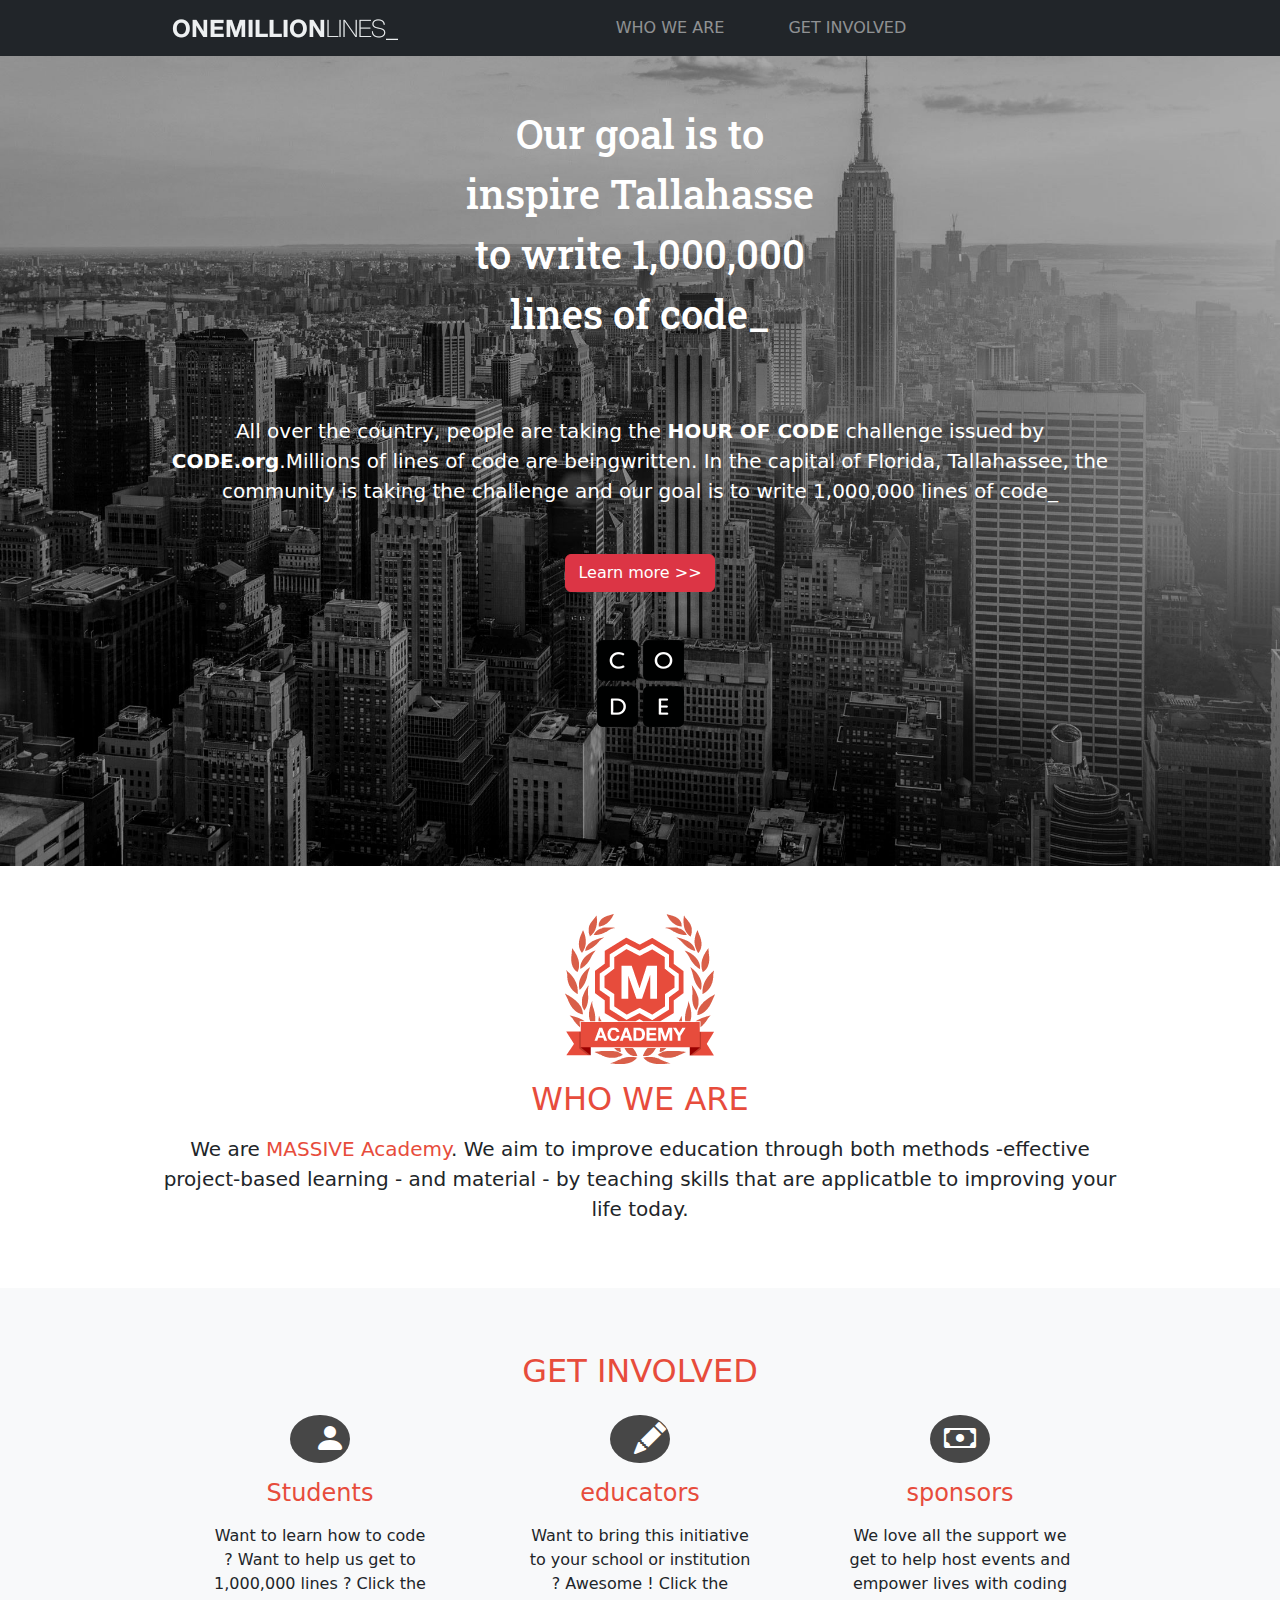
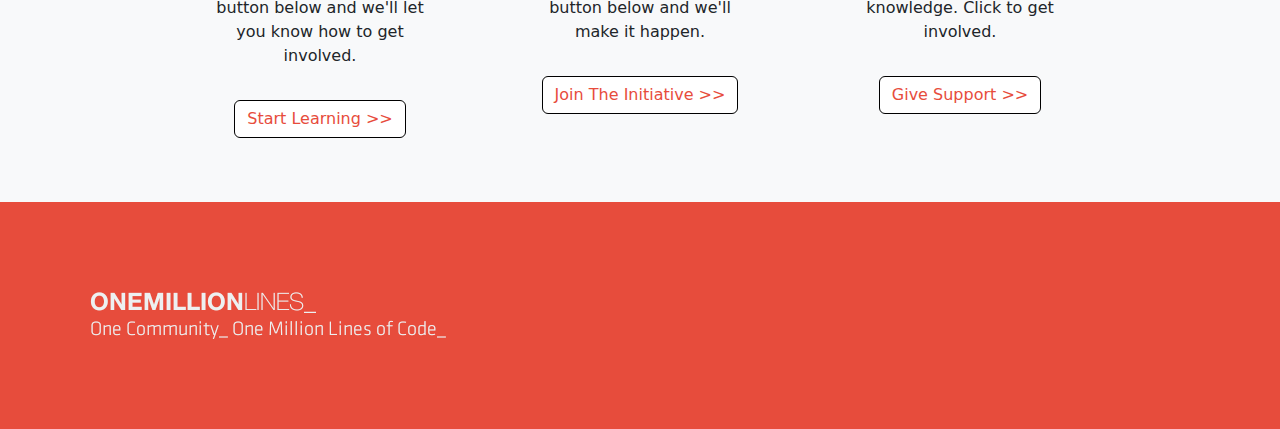
==== index.html @ a4d87b94 "Premiere versions des deux premieres pages" ====
<!doctype html>
<html lang="en">
  <head>
    <meta charset="utf-8">
    <meta name="viewport" content="width=device-width, initial-scale=1">
    <title>Site One Million</title>
    <!-- Link Bootsrap -->
    <link href="https://cdn.jsdelivr.net/npm/bootstrap@5.3.3/dist/css/bootstrap.min.css" rel="stylesheet" integrity="sha384-QWTKZyjpPEjISv5WaRU9OFeRpok6YctnYmDr5pNlyT2bRjXh0JMhjY6hW+ALEwIH" crossorigin="anonymous">
    <!-- Link Bootsrap icone -->
    <link rel="stylesheet" href="https://cdn.jsdelivr.net/npm/bootstrap-icons@1.11.3/font/bootstrap-icons.min.css">
    <!-- Link CSS -->
    <link rel="stylesheet" href="./CSS/style.css">
  </head>
  <body>
    <header>
        <nav class="navbar navbar-expand-lg bg-dark">
            <div class="container-fluid w-75 mx-auto d-flex">
                <a class="navbar-brand" href="./index.html"><img src="./img/top-logo.png" alt="Logo du site"></a>
                <button class="navbar-toggler" type="button" data-bs-toggle="collapse" data-bs-target="#navbarSupportedContent" aria-controls="navbarSupportedContent" aria-expanded="false" aria-label="Toggle navigation">
                <span class="navbar-toggler-icon"></span>
                </button>
                <div class="collapse navbar-collapse" id="navbarSupportedContent">
                    <ul class="navigation navbar-nav mx-auto mb-2 mb-lg-0 gap-5">
                        <li class="nav-item">
                        <a class="nav-link text-white-50 text-uppercase" href="./whoweare.html">who we are</a>
                        </li>
                        <li class="nav-item">
                        <a class="nav-link text-white-50 text-uppercase" href="#">get involved</a>
                        </li>
                    </ul>
                </div>
            </div>
        </nav>
    </header>
    <main>
        <section class="first-section">
            <div class="text-white text-center">               
                <h1 class="first-title mx-auto py-5">
                    Our goal is to inspire Tallahasse to write 1,000,000 lines of code_
                </h1>
                              
                <p class="fs-5 w-75 mx-auto m-4">
                    All over the country, people are taking the <strong class="text-uppercase">hour of code</strong> challenge issued by <strong>CODE.org</strong>.Millions of lines of code are beingwritten. In the capital of Florida, Tallahassee, the community is taking the challenge and our goal is to write 1,000,000 lines of code_ 
                </p>
                <button type="button" class="btn btn-danger m-4">
                    Learn more >>
                </button>
                <div>
                    <img src="./img/code.png" alt="une image de texte" class="m-4">
                </div>
            </div>
        </section>
        <section class="section-who">
            <div class="text-center py-5">
                <div>
                    <img src="./img/academy-brand-med.png" alt="image d'un logo">
                </div>
                <div>
                    <h2 class="titre text-uppercase text-center m-3">Who we are</h2>
                    <div class="title-trait"></div>
                </div>
                <div>
                    <p class="fs-5 w-75 mx-auto">
                        We are <span>MASSIVE Academy</span>. We aim to improve education through both methods -effective project-based learning - and material - by teaching skills that are applicatble to improving your life today.
                    </p>
                </div>
            </div>

        </section>
        <section class="section-get bg-light py-5">
            <h2 class="titre text-uppercase text-center py-3">Get involved</h2>
            <div class="row w-75 mx-auto">
                <div class="col text-center">
                    <div class="section-get-icones text-white text-center mx-auto">
                        <i class="bi bi-person-fill fs-2 m-4"></i>
                    </div>
                    <h4 class="titre text-center m-3">Students</h4>
                    <p class="w-75 mx-auto">
                        Want to learn how to code ? Want to help us get to 1,000,000 lines ? Click the button below and we'll let you know how to get involved.
                    </p>
                    <a href="#" class="btn btn-danger m-3 boder border-black">Start Learning >></a>
                </div>
                <div class="col text-center">
                    <div class="section-get-icones text-white text-center mx-auto">
                        <i class="bi bi-pencil-fill fs-2 m-4"></i>
                    </div>
                    <h4 class="titre text-center m-3 boder border-black">educators</h4>
                    <p class="w-75 mx-auto">
                        Want to bring this initiative to your school or institution ? Awesome ! Click the button below and we'll make it happen.
                    </p>
                    <a href="#" class="btn btn-danger m-3 boder border-black">Join The Initiative >></a>
                </div>
                <div class="col text-center">
                    <div class="section-get-icones text-white text-center mx-auto">
                        <i class="bi bi-cash fs-2"></i>
                    </div>
                    <h4 class="titre text-center m-3">sponsors</h4>
                    <p class="w-75 mx-auto">
                        We love all the support we get to help host events and empower lives with coding knowledge. Click to get involved. 
                    </p>
                    <a href="#" class="btn btn-danger m-3 boder border-black">Give Support >></a>
                </div>
                
            </div>

        </section>
    </main>

    <footer>
        <img src="./img/one-million-bottom-brand.png" alt="logo du site" class="d-flex align-items-end">
    </footer>


    <script src="https://cdn.jsdelivr.net/npm/@popperjs/core@2.11.8/dist/umd/popper.min.js" integrity="sha384-I7E8VVD/ismYTF4hNIPjVp/Zjvgyol6VFvRkX/vR+Vc4jQkC+hVqc2pM8ODewa9r" crossorigin="anonymous"></script>
<script src="https://cdn.jsdelivr.net/npm/bootstrap@5.3.3/dist/js/bootstrap.min.js" integrity="sha384-0pUGZvbkm6XF6gxjEnlmuGrJXVbNuzT9qBBavbLwCsOGabYfZo0T0to5eqruptLy" crossorigin="anonymous"></script>
  </body>
</html>
---- CSS/style.css ----
@import url('https://fonts.googleapis.com/css2?family=Roboto+Slab:wght@500&display=swap');
*{
    margin: 0;
    padding: 0;
    box-sizing: border-box;
}
/* Nav */
/* .navigation a {

} */
.navigation a:hover{
    color: #fff !important;
}
.first-section {
    background-image: url(../img/hero-image.jpg);
    background-position: center;
    background-repeat: no-repeat;
    background-size: cover;
    height: 90vh;
}

.first-title{
    width: 40%;
    line-height: 1.5;
    display: flex;
    /* justify-content: center; */
    padding: 80px ;
    font-size: 2.5em;
    font-family: "Roboto Slab", serif;
}
/* Deuxiéme section */
.titre, span{
    color: #e74c3c;
}
.section-get-icones{
    background-color: rgb(71, 71, 71);
    width: 20%;
    border-radius: 50%;
}
.section-get a {
    background-color: #fff;
    color:  #e74c3c;
}
/* FOOTER */
footer{
    background-color: #e74c3c;
    padding: 90px;
}
/* footer img {
    display: flex;
    align-items: end;
} */

/* DEUXIEME PAGE  */
/* Premiere section */
 .section-preniere{
    background-image: url(../img/hero-image.jpg);
    background-position: center;
    background-repeat: no-repeat;
    background-size: cover;
    height: 60vh;
}
 .section-preniere i {
    color: red;
 }
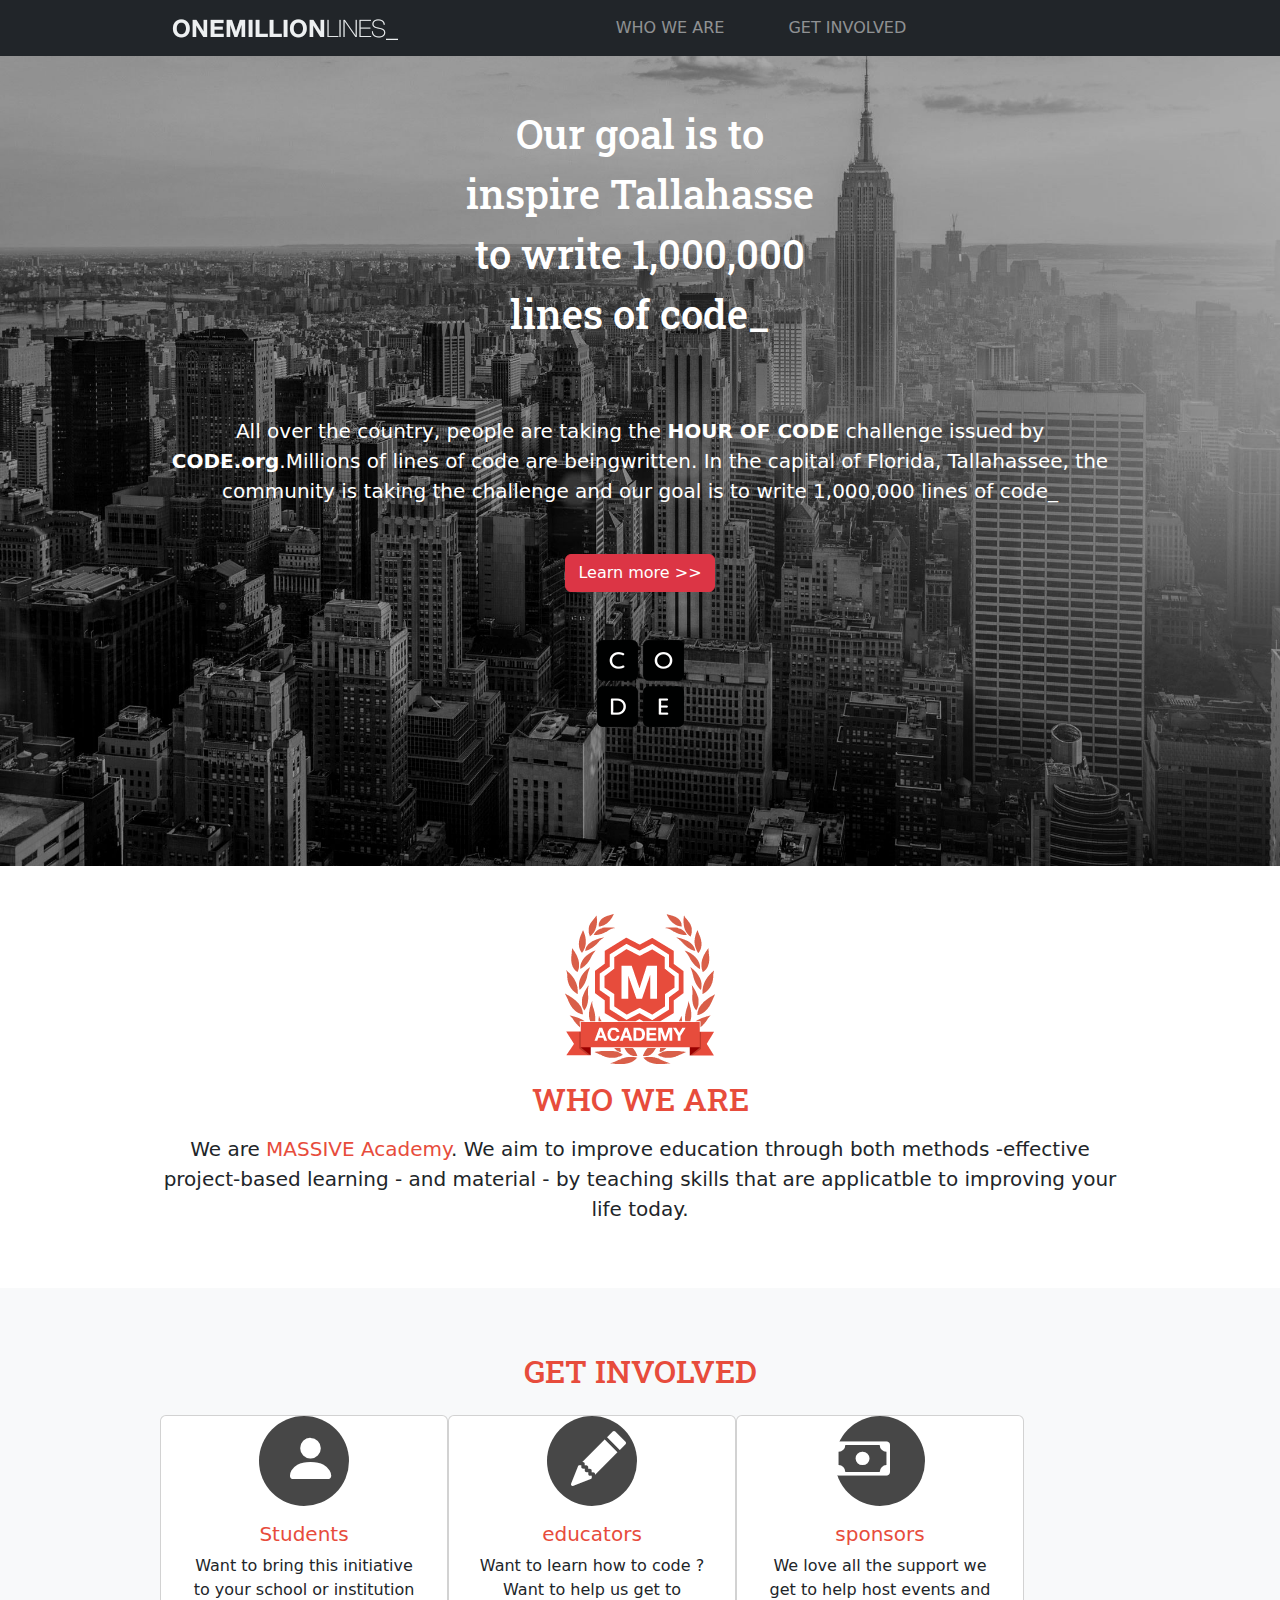
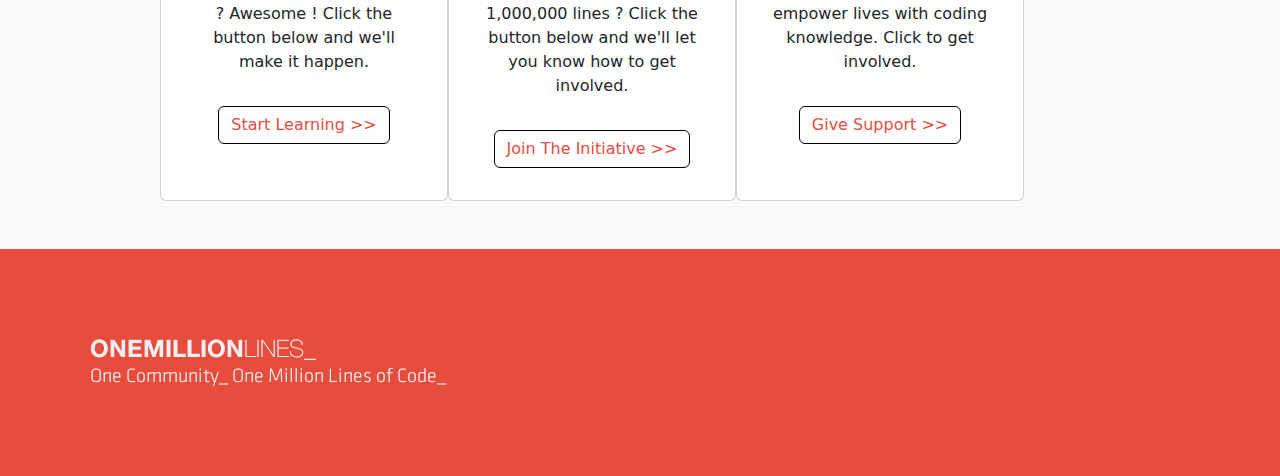
==== commit c729ed5e: "Création des trois pages" ====
--- a/index.html
+++ b/index.html
@@ -25,7 +25,7 @@
                         <a class="nav-link text-white-50 text-uppercase" href="./whoweare.html">who we are</a>
                         </li>
                         <li class="nav-item">
-                        <a class="nav-link text-white-50 text-uppercase" href="#">get involved</a>
+                        <a class="nav-link text-white-50 text-uppercase" href="./getinvolved.html">get involved</a>
                         </li>
                     </ul>
                 </div>
@@ -67,7 +67,7 @@
             </div>
 
         </section>
-        <section class="section-get bg-light py-5">
+        <!-- <section class="section-get bg-light py-5">
             <h2 class="titre text-uppercase text-center py-3">Get involved</h2>
             <div class="row w-75 mx-auto">
                 <div class="col text-center">
@@ -103,11 +103,48 @@
                 
             </div>
 
+        </section> -->
+
+        <section class="section-get bg-light py-5 text-center">          
+            <h2 class="titre text-uppercase text-center py-3">Get involved</h2>
+            <div class="row w-75 mx-auto">
+                <div class="card" style="width: 18rem;">
+                    <div class="section-get-icones text-white text-center mx-auto">
+                            <i class="bi bi-person-fill m-4"></i>
+                    </div>
+                    <div class="card-body">
+                        <h5 class="card-title titre text-center">Students</h5>
+                        <p class="card-text"> Want to bring this initiative to your school or institution ? Awesome ! Click the button below and we'll make it happen.</p>
+                        <a href="#" class="btn btn-danger m-3 boder border-black">Start Learning >></a>
+                    </div>
+                </div>
+                <div class="card" style="width: 18rem;">
+                    <div class="section-get-icones text-white text-center mx-auto">
+                            <i class="bi bi-pencil-fill m-4"></i>
+                    </div>
+                    <div class="card-body">
+                        <h5 class="card-title titre text-center">educators</h5>
+                        <p class="card-text">Want to learn how to code ? Want to help us get to 1,000,000 lines ? Click the button below and we'll let you know how to get involved.</p>
+                        <a href="#" class="btn btn-danger m-3 boder border-black">Join The Initiative >></a>
+                    </div>
+                </div>
+                <div class="card" style="width: 18rem;">
+                    <div class="section-get-icones text-white text-center mx-auto">
+                            <i class="bi bi-cash "></i>
+                    </div>
+                    <div class="card-body">
+                        <h5 class="card-title titre text-center">sponsors</h5>
+                        <p class="card-text"> We love all the support we get to help host events and empower lives with coding knowledge. Click to get involved. </p>
+                        <a href="#" class="btn btn-danger m-3 boder border-black">Give Support >></a>
+                    </div>
+                </div>
+            </div>
+            
         </section>
     </main>
 
-    <footer>
-        <img src="./img/one-million-bottom-brand.png" alt="logo du site" class="d-flex align-items-end">
+    <footer class="d-flex">
+        <img src="./img/one-million-bottom-brand.png" alt="logo du site" class="justify-content-end">
     </footer>
 
 
--- a/CSS/style.css
+++ b/CSS/style.css
@@ -29,17 +29,33 @@
     font-family: "Roboto Slab", serif;
 }
 /* Deuxiéme section */
+h1, h2{
+    font-family: "Roboto Slab", serif;
+}
 .titre, span{
     color: #e74c3c;
 }
 .section-get-icones{
     background-color: rgb(71, 71, 71);
-    width: 20%;
+    width: 90px;
+    height: 90px;
+    display: flex;
+    text-align: center;
+    align-items: center;
     border-radius: 50%;
+}
+.section-get-icones i {
+font-size: 55px;
+text-align: center;
+align-items: center;
 }
 .section-get a {
     background-color: #fff;
     color:  #e74c3c;
+}
+.section-get a:hover{
+    color: #fff;
+    background-color: rgb(144, 144, 144);
 }
 /* FOOTER */
 footer{
@@ -62,4 +78,43 @@
 }
  .section-preniere i {
     color: red;
- }+ }
+ .div-over{
+    height: 60vh;
+ }
+ .section-preniere span {
+    color: #e74c3c;
+ }
+ .section-para a {
+    color: #e74c3c;
+ }
+/* section paragraphe */
+.last-button{
+    background-color: #e74c3c;
+    color: #fff;
+}
+/* TROISIEME PAGE */
+.section-form-bg {
+    background-image: url(../img/hero-image.jpg);
+    height: 60vh;
+     background-position: center;
+    background-repeat: no-repeat;
+    background-size: cover;
+}
+
+
+
+/*  */
+@media (max-width: 768px) {
+    .first-title {
+        font-size: 1.8rem;
+    }
+    .first-section p {
+        font-size: 1rem;
+    }
+    .section-get-icones {
+        width: 50px;
+        height: 50px;
+    }
+}
+
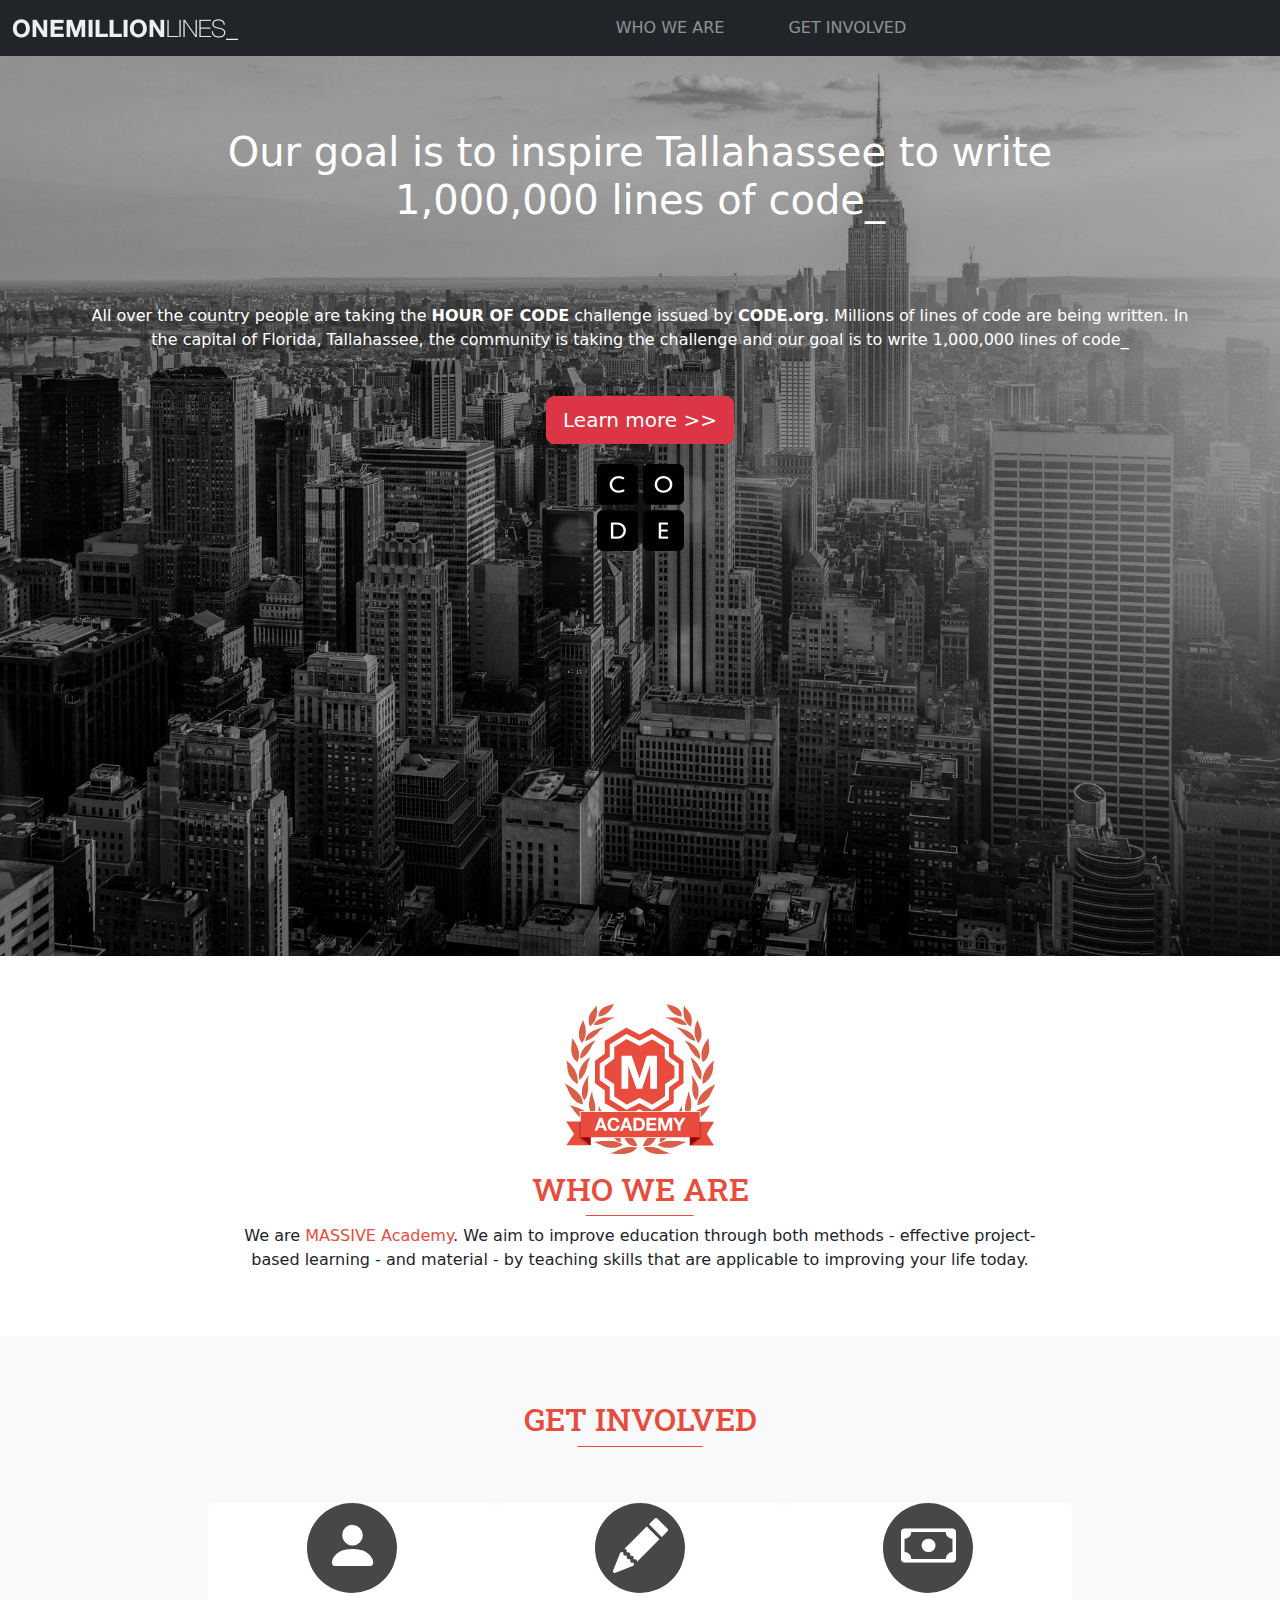
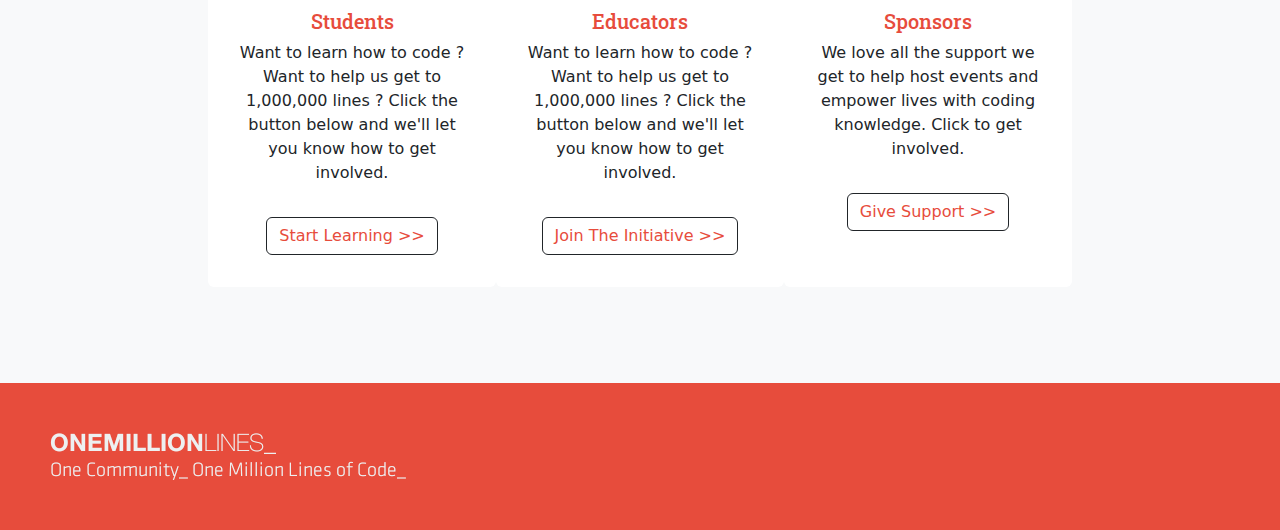
==== commit 4bbe0e73: "Finalisation des deux premières page" ====
--- a/index.html
+++ b/index.html
@@ -1,154 +1,184 @@
-<!doctype html>
+<!DOCTYPE html>
 <html lang="en">
   <head>
-    <meta charset="utf-8">
-    <meta name="viewport" content="width=device-width, initial-scale=1">
-    <title>Site One Million</title>
-    <!-- Link Bootsrap -->
-    <link href="https://cdn.jsdelivr.net/npm/bootstrap@5.3.3/dist/css/bootstrap.min.css" rel="stylesheet" integrity="sha384-QWTKZyjpPEjISv5WaRU9OFeRpok6YctnYmDr5pNlyT2bRjXh0JMhjY6hW+ALEwIH" crossorigin="anonymous">
-    <!-- Link Bootsrap icone -->
-    <link rel="stylesheet" href="https://cdn.jsdelivr.net/npm/bootstrap-icons@1.11.3/font/bootstrap-icons.min.css">
+    <meta charset="utf-8" />
+    <meta name="viewport" content="width=device-width, initial-scale=1" />
+    <title>Site One Million Lines</title>
+    <!-- Link Bootstrap -->
+    <link
+      href="https://cdn.jsdelivr.net/npm/bootstrap@5.3.3/dist/css/bootstrap.min.css"
+      rel="stylesheet"
+      integrity="sha384-QWTKZyjpPEjISv5WaRU9OFeRpok6YctnYmDr5pNlyT2bRjXh0JMhjY6hW+ALEwIH"
+      crossorigin="anonymous"
+    />
+    <!-- Link Bootstrap icons -->
+    <link
+      rel="stylesheet"
+      href="https://cdn.jsdelivr.net/npm/bootstrap-icons@1.11.3/font/bootstrap-icons.min.css"
+    />
     <!-- Link CSS -->
-    <link rel="stylesheet" href="./CSS/style.css">
+    <link rel="stylesheet" href="./CSS/style.css" />
   </head>
   <body>
     <header>
-        <nav class="navbar navbar-expand-lg bg-dark">
-            <div class="container-fluid w-75 mx-auto d-flex">
-                <a class="navbar-brand" href="./index.html"><img src="./img/top-logo.png" alt="Logo du site"></a>
-                <button class="navbar-toggler" type="button" data-bs-toggle="collapse" data-bs-target="#navbarSupportedContent" aria-controls="navbarSupportedContent" aria-expanded="false" aria-label="Toggle navigation">
-                <span class="navbar-toggler-icon"></span>
-                </button>
-                <div class="collapse navbar-collapse" id="navbarSupportedContent">
-                    <ul class="navigation navbar-nav mx-auto mb-2 mb-lg-0 gap-5">
-                        <li class="nav-item">
-                        <a class="nav-link text-white-50 text-uppercase" href="./whoweare.html">who we are</a>
-                        </li>
-                        <li class="nav-item">
-                        <a class="nav-link text-white-50 text-uppercase" href="./getinvolved.html">get involved</a>
-                        </li>
-                    </ul>
-                </div>
-            </div>
-        </nav>
+      <nav class="navbar navbar-expand-lg bg-dark">
+        <div class="container-fluid">
+          <a class="navbar-brand" href="./index.html"
+            ><img src="./img/top-logo.png" alt="Logo du site"
+          /></a>
+          <button
+            class="navbar-toggler boder border-white"
+            type="button"
+            data-bs-toggle="collapse"
+            data-bs-target="#navbarSupportedContent"
+            aria-controls="navbarSupportedContent"
+            aria-expanded="false"
+            aria-label="Toggle navigation"
+          >
+            <span class="navbar-toggler-icon"></span>
+          </button>
+          <div class="collapse navbar-collapse" id="navbarSupportedContent">
+            <ul class="navbar-nav mx-auto mb-2 mb-lg-0 gap-5">
+              <li class="nav-item">
+                <a
+                  class="nav-link text-white-50 text-uppercase"
+                  href="./whoweare.html"
+                  >who we are</a
+                >
+              </li>
+              <li class="nav-item">
+                <a
+                  class="nav-link text-white-50 text-uppercase"
+                  href="./getinvolved.html"
+                  >get involved</a
+                >
+              </li>
+            </ul>
+          </div>
+        </div>
+      </nav>
+      <section class="header-section">
+        <div class="container text-white text-center py-4">
+          <h1 class="w-75 mx-auto py-5">
+            Our goal is to inspire Tallahassee to write 1,000,000 lines of code_
+          </h1>
+          <p class="fs-6 w-100 mx-auto py-4">
+            All over the country people are taking the
+            <strong>HOUR OF CODE</strong> challenge issued by
+            <strong>CODE.org</strong>. Millions of lines of code are being
+            written. In the capital of Florida, Tallahassee, the community is
+            taking the challenge and our goal is to write 1,000,000 lines of
+            code_
+          </p>
+          <p class="py-1">
+            <a class="btn btn-danger btn-lg text-center" href="#" role="button"
+              >Learn more >></a
+            >
+          </p>
+          <img
+            src="./img/code.png"
+            alt="image de logo code"
+            class="img-fluid"
+          />
+        </div>
+      </section>
     </header>
+
     <main>
-        <section class="first-section">
-            <div class="text-white text-center">               
-                <h1 class="first-title mx-auto py-5">
-                    Our goal is to inspire Tallahasse to write 1,000,000 lines of code_
-                </h1>
-                              
-                <p class="fs-5 w-75 mx-auto m-4">
-                    All over the country, people are taking the <strong class="text-uppercase">hour of code</strong> challenge issued by <strong>CODE.org</strong>.Millions of lines of code are beingwritten. In the capital of Florida, Tallahassee, the community is taking the challenge and our goal is to write 1,000,000 lines of code_ 
+      <section class="section-academy">
+        <div class="container text-center py-5">
+          <img
+            src="./img/academy-brand-med.png"
+            alt="image d'un logo"
+            class="img-fluid"
+          />
+          <h2 class="titre titre-underline text-uppercase text-center m-3">
+            Who we are
+          </h2>
+          <p class="fs-6 w-75 mx-auto">
+            We are <span>MASSIVE Academy</span>. We aim to improve education
+            through both methods - effective project-based learning - and
+            material - by teaching skills that are applicable to improving your
+            life today.
+          </p>
+        </div>
+      </section>
+      <section class="section-get bg-light py-5">
+        <h2 class="titre titre-underline text-uppercase text-center m-3">
+          Get involved
+        </h2>
+        <div class="container text-center py-5">
+          <div class="row justify-content-center">
+            <div class="card border-0" style="width: 18rem">
+              <div class="section-get-icones text-white text-center mx-auto">
+                <i class="bi bi-person-fill m-4"></i>
+              </div>
+              <div class="card-body">
+                <h5 class="card-title titre text-center">Students</h5>
+                <p class="card-text">
+                  Want to learn how to code ? Want to help us get to 1,000,000
+                  lines ? Click the button below and we'll let you know how to
+                  get involved.
                 </p>
-                <button type="button" class="btn btn-danger m-4">
-                    Learn more >>
-                </button>
-                <div>
-                    <img src="./img/code.png" alt="une image de texte" class="m-4">
-                </div>
-            </div>
-        </section>
-        <section class="section-who">
-            <div class="text-center py-5">
-                <div>
-                    <img src="./img/academy-brand-med.png" alt="image d'un logo">
-                </div>
-                <div>
-                    <h2 class="titre text-uppercase text-center m-3">Who we are</h2>
-                    <div class="title-trait"></div>
-                </div>
-                <div>
-                    <p class="fs-5 w-75 mx-auto">
-                        We are <span>MASSIVE Academy</span>. We aim to improve education through both methods -effective project-based learning - and material - by teaching skills that are applicatble to improving your life today.
-                    </p>
-                </div>
+                <a href="#" class="btn btn-danger m-3 border border-dark"
+                  >Start Learning >></a
+                >
+              </div>
             </div>
 
-        </section>
-        <!-- <section class="section-get bg-light py-5">
-            <h2 class="titre text-uppercase text-center py-3">Get involved</h2>
-            <div class="row w-75 mx-auto">
-                <div class="col text-center">
-                    <div class="section-get-icones text-white text-center mx-auto">
-                        <i class="bi bi-person-fill fs-2 m-4"></i>
-                    </div>
-                    <h4 class="titre text-center m-3">Students</h4>
-                    <p class="w-75 mx-auto">
-                        Want to learn how to code ? Want to help us get to 1,000,000 lines ? Click the button below and we'll let you know how to get involved.
-                    </p>
-                    <a href="#" class="btn btn-danger m-3 boder border-black">Start Learning >></a>
-                </div>
-                <div class="col text-center">
-                    <div class="section-get-icones text-white text-center mx-auto">
-                        <i class="bi bi-pencil-fill fs-2 m-4"></i>
-                    </div>
-                    <h4 class="titre text-center m-3 boder border-black">educators</h4>
-                    <p class="w-75 mx-auto">
-                        Want to bring this initiative to your school or institution ? Awesome ! Click the button below and we'll make it happen.
-                    </p>
-                    <a href="#" class="btn btn-danger m-3 boder border-black">Join The Initiative >></a>
-                </div>
-                <div class="col text-center">
-                    <div class="section-get-icones text-white text-center mx-auto">
-                        <i class="bi bi-cash fs-2"></i>
-                    </div>
-                    <h4 class="titre text-center m-3">sponsors</h4>
-                    <p class="w-75 mx-auto">
-                        We love all the support we get to help host events and empower lives with coding knowledge. Click to get involved. 
-                    </p>
-                    <a href="#" class="btn btn-danger m-3 boder border-black">Give Support >></a>
-                </div>
-                
+            <div class="card border-0" style="width: 18rem">
+              <div class="section-get-icones text-white text-center mx-auto">
+                <i class="bi bi-pencil-fill m-4"></i>
+              </div>
+              <div class="card-body">
+                <h5 class="card-title titre text-center">Educators</h5>
+                <p class="card-text">
+                  Want to learn how to code ? Want to help us get to 1,000,000
+                  lines ? Click the button below and we'll let you know how to
+                  get involved.
+                </p>
+                <a href="#" class="btn btn-danger m-3 border border-dark"
+                  >Join The Initiative >></a
+                >
+              </div>
             </div>
-
-        </section> -->
-
-        <section class="section-get bg-light py-5 text-center">          
-            <h2 class="titre text-uppercase text-center py-3">Get involved</h2>
-            <div class="row w-75 mx-auto">
-                <div class="card" style="width: 18rem;">
-                    <div class="section-get-icones text-white text-center mx-auto">
-                            <i class="bi bi-person-fill m-4"></i>
-                    </div>
-                    <div class="card-body">
-                        <h5 class="card-title titre text-center">Students</h5>
-                        <p class="card-text"> Want to bring this initiative to your school or institution ? Awesome ! Click the button below and we'll make it happen.</p>
-                        <a href="#" class="btn btn-danger m-3 boder border-black">Start Learning >></a>
-                    </div>
-                </div>
-                <div class="card" style="width: 18rem;">
-                    <div class="section-get-icones text-white text-center mx-auto">
-                            <i class="bi bi-pencil-fill m-4"></i>
-                    </div>
-                    <div class="card-body">
-                        <h5 class="card-title titre text-center">educators</h5>
-                        <p class="card-text">Want to learn how to code ? Want to help us get to 1,000,000 lines ? Click the button below and we'll let you know how to get involved.</p>
-                        <a href="#" class="btn btn-danger m-3 boder border-black">Join The Initiative >></a>
-                    </div>
-                </div>
-                <div class="card" style="width: 18rem;">
-                    <div class="section-get-icones text-white text-center mx-auto">
-                            <i class="bi bi-cash "></i>
-                    </div>
-                    <div class="card-body">
-                        <h5 class="card-title titre text-center">sponsors</h5>
-                        <p class="card-text"> We love all the support we get to help host events and empower lives with coding knowledge. Click to get involved. </p>
-                        <a href="#" class="btn btn-danger m-3 boder border-black">Give Support >></a>
-                    </div>
-                </div>
+            <div class="card border-0" style="width: 18rem">
+              <div class="section-get-icones text-white text-center mx-auto">
+                <i class="bi bi-cash"></i>
+              </div>
+              <div class="card-body">
+                <h5 class="card-title titre text-center">Sponsors</h5>
+                <p class="card-text">
+                  We love all the support we get to help host events and empower
+                  lives with coding knowledge. Click to get involved.
+                </p>
+                <a href="#" class="btn btn-danger m-3 border border-dark"
+                  >Give Support >></a
+                >
+              </div>
             </div>
-            
-        </section>
+          </div>
+        </div>
+      </section>
     </main>
 
-    <footer class="d-flex">
-        <img src="./img/one-million-bottom-brand.png" alt="logo du site" class="justify-content-end">
+    <footer class="d-flex justify-content-start">
+      <img
+        src="./img/one-million-bottom-brand.png"
+        alt="logo du site"
+        class="img-fluid"
+      />
     </footer>
 
-
-    <script src="https://cdn.jsdelivr.net/npm/@popperjs/core@2.11.8/dist/umd/popper.min.js" integrity="sha384-I7E8VVD/ismYTF4hNIPjVp/Zjvgyol6VFvRkX/vR+Vc4jQkC+hVqc2pM8ODewa9r" crossorigin="anonymous"></script>
-<script src="https://cdn.jsdelivr.net/npm/bootstrap@5.3.3/dist/js/bootstrap.min.js" integrity="sha384-0pUGZvbkm6XF6gxjEnlmuGrJXVbNuzT9qBBavbLwCsOGabYfZo0T0to5eqruptLy" crossorigin="anonymous"></script>
+    <script
+      src="https://cdn.jsdelivr.net/npm/@popperjs/core@2.11.8/dist/umd/popper.min.js"
+      integrity="sha384-I7E8VVD/ismYTF4hNIPjVp/Zjvgyol6VFvRkX/vR+Vc4jQkC+hVqc2pM8ODewa9r"
+      crossorigin="anonymous"
+    ></script>
+    <script
+      src="https://cdn.jsdelivr.net/npm/bootstrap@5.3.3/dist/js/bootstrap.min.js"
+      integrity="sha384-0pUGZvbkm6XF6gxjEnlmuGrJXVbNuzT9qBBavbLwCsOGabYfZo0T0to5eqruptLy"
+      crossorigin="anonymous"
+    ></script>
   </body>
-</html>+</html>
--- a/CSS/style.css
+++ b/CSS/style.css
@@ -1,120 +1,130 @@
-@import url('https://fonts.googleapis.com/css2?family=Roboto+Slab:wght@500&display=swap');
-*{
-    margin: 0;
-    padding: 0;
-    box-sizing: border-box;
+@import url("https://fonts.googleapis.com/css2?family=Roboto+Slab:wght@500&display=swap");
+
+* {
+  margin: 0;
+  padding: 0;
+  box-sizing: border-box;
 }
-/* Nav */
-/* .navigation a {
-
-} */
-.navigation a:hover{
-    color: #fff !important;
+.navigation a:hover {
+  color: #fff !important;
 }
-.first-section {
-    background-image: url(../img/hero-image.jpg);
-    background-position: center;
-    background-repeat: no-repeat;
-    background-size: cover;
-    height: 90vh;
+.header-section {
+  background-image: url(../img/hero-image.jpg);
+  background-size: cover;
+  background-position: center;
+  background-repeat: no-repeat;
+  height: 100vh;
+}
+/* SECTION ACADEMY */
+.titre {
+  font-family: "Roboto Slab", serif;
+}
+.titre,
+span {
+  color: #e74c3c;
+}
+/* Trait sous les titres */
+.titre-underline {
+  position: relative;
+  display: block; /* Change inline-block to block */
+  margin-bottom: 1rem;
+  text-align: center; /* Center the title */
 }
 
-.first-title{
-    width: 40%;
-    line-height: 1.5;
-    display: flex;
-    /* justify-content: center; */
-    padding: 80px ;
-    font-size: 2.5em;
-    font-family: "Roboto Slab", serif;
+.titre-underline::after {
+  content: "";
+  position: absolute;
+  left: 50%;
+  bottom: -0.5rem;
+  transform: translateX(-50%);
+  width: 10%;
+  height: 1px;
+  background-color: #e74c3c; /* Couleur du trait */
 }
-/* Deuxiéme section */
-h1, h2{
-    font-family: "Roboto Slab", serif;
+/* SECTION GET INVOLVED */
+.section-get-icones i {
+  font-size: 55px;
+  text-align: center;
+  align-items: center;
 }
-.titre, span{
-    color: #e74c3c;
-}
-.section-get-icones{
-    background-color: rgb(71, 71, 71);
-    width: 90px;
-    height: 90px;
-    display: flex;
-    text-align: center;
-    align-items: center;
-    border-radius: 50%;
-}
-.section-get-icones i {
-font-size: 55px;
-text-align: center;
-align-items: center;
+.section-get-icones {
+  background-color: rgb(71, 71, 71);
+  width: 90px;
+  height: 90px;
+  display: flex;
+  justify-content: center; /* Centrer horizontalement */
+  align-items: center; /* Centrer verticalement */
+  border-radius: 50%;
 }
 .section-get a {
-    background-color: #fff;
-    color:  #e74c3c;
+  background-color: #fff;
+  color: #e74c3c;
 }
-.section-get a:hover{
-    color: #fff;
-    background-color: rgb(144, 144, 144);
+.section-get a:hover {
+  color: #fff;
+  background-color: rgb(144, 144, 144);
 }
-/* FOOTER */
-footer{
-    background-color: #e74c3c;
-    padding: 90px;
+/*************************************** DEUXIEME PAGE **************************************/
+.discover-section {
+  background-image: url(../img/hero-image.jpg);
+  background-size: cover;
+  background-position: center;
+  background-repeat: no-repeat;
+  height: 70vh;
 }
-/* footer img {
-    display: flex;
-    align-items: end;
-} */
-
-/* DEUXIEME PAGE  */
-/* Premiere section */
- .section-preniere{
-    background-image: url(../img/hero-image.jpg);
-    background-position: center;
-    background-repeat: no-repeat;
-    background-size: cover;
-    height: 60vh;
+.discover-section i {
+  color: red;
+  font-size: 20px;
 }
- .section-preniere i {
-    color: red;
- }
- .div-over{
-    height: 60vh;
- }
- .section-preniere span {
-    color: #e74c3c;
- }
- .section-para a {
-    color: #e74c3c;
- }
-/* section paragraphe */
-.last-button{
-    background-color: #e74c3c;
-    color: #fff;
-}
-/* TROISIEME PAGE */
-.section-form-bg {
-    background-image: url(../img/hero-image.jpg);
-    height: 60vh;
-     background-position: center;
-    background-repeat: no-repeat;
-    background-size: cover;
+/* Sections des card */
+.carte {
+  width: 250px;
+  height: 400px;
+  background-color: white;
+  /* border: 1px solid #ccc; */
+  text-align: center;
+  line-height: 1.5;
+  cursor: pointer;
+  /* box-shadow: 2px 2px 10px rgba(0, 0, 0, 0.1); */
+  transition: background 0.3s ease-in-out;
+  background-size: cover;
+  background-position: center;
+  display: flex;
+  flex-direction: column;
+  align-items: center;
+  justify-content: center;
 }
 
-
-
-/*  */
-@media (max-width: 768px) {
-    .first-title {
-        font-size: 1.8rem;
-    }
-    .first-section p {
-        font-size: 1rem;
-    }
-    .section-get-icones {
-        width: 50px;
-        height: 50px;
-    }
+.carte-1:hover {
+  background-image: url("../img/team4.jpg");
+  color: white;
 }
 
+.carte-2:hover {
+  background-image: url("../img/team3.jpg");
+  color: white;
+}
+.carte-3:hover {
+  background-image: url("../img/team2.jpg");
+  color: white;
+}
+.carte-4:hover {
+  background-image: url("../img/team1.jpg");
+  color: white;
+}
+/* La section des paragraphes */
+.section-para a {
+  color: #e74c3c;
+}
+
+.last-button {
+  background-color: #e74c3c;
+  color: #fff;
+}
+
+/* FOOTER */
+footer {
+  background-color: #e74c3c;
+  color: #fff;
+  padding: 50px;
+}
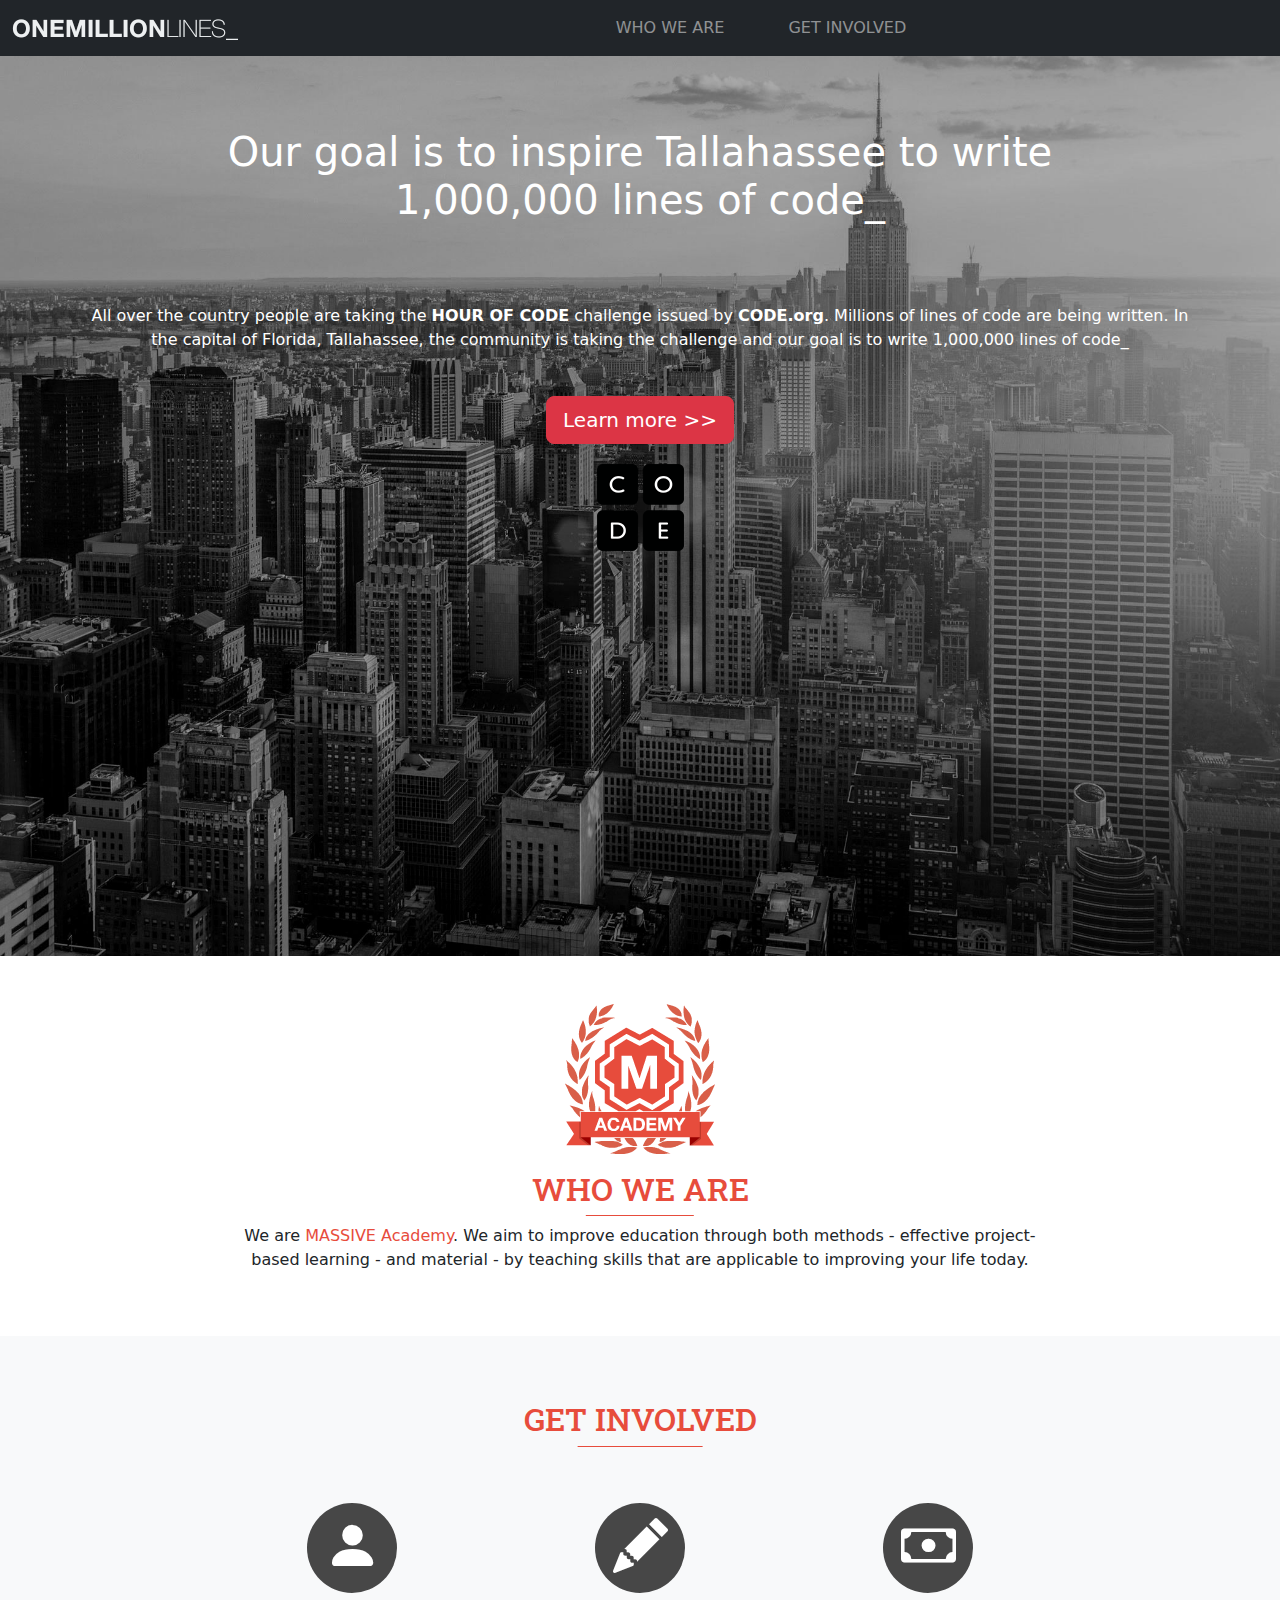
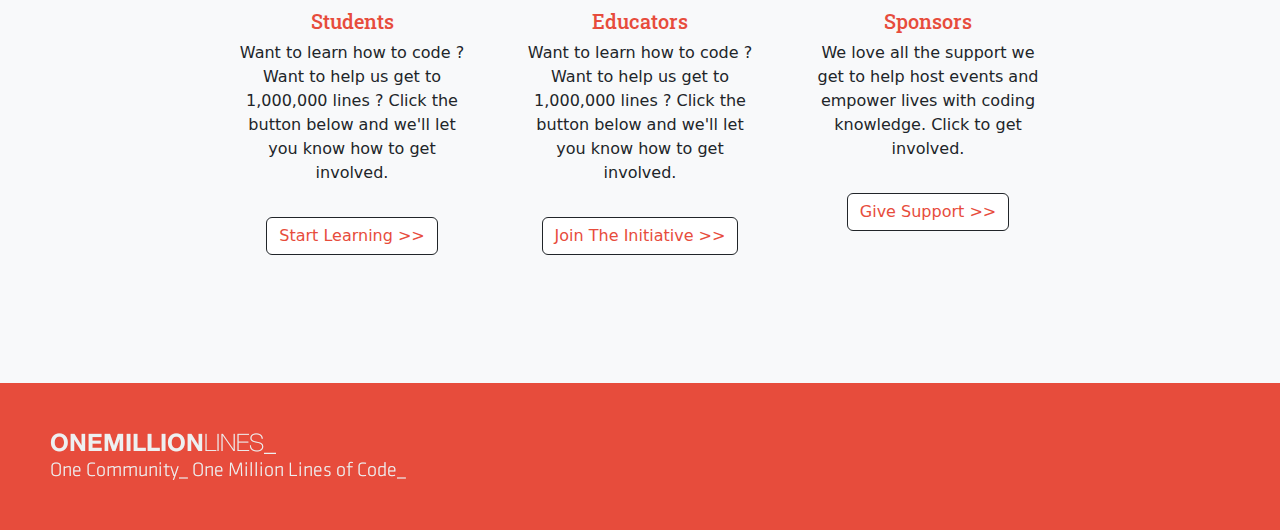
==== commit 69f51292: "Update index.html" ====
--- a/index.html
+++ b/index.html
@@ -23,20 +23,19 @@
     <header>
       <nav class="navbar navbar-expand-lg bg-dark">
         <div class="container-fluid">
-          <a class="navbar-brand" href="./index.html"
-            ><img src="./img/top-logo.png" alt="Logo du site"
-          /></a>
-          <button
-            class="navbar-toggler boder border-white"
-            type="button"
-            data-bs-toggle="collapse"
-            data-bs-target="#navbarSupportedContent"
-            aria-controls="navbarSupportedContent"
-            aria-expanded="false"
-            aria-label="Toggle navigation"
-          >
-            <span class="navbar-toggler-icon"></span>
-          </button>
+            <a class="navbar-brand logo" href="./index.html">
+                <img src="./img/top-logo.png" alt="Logo du site"/>
+            </a>
+            <button
+                class="navbar-toggler boder border-secondary bg-secondary"
+                type="button"
+                data-bs-toggle="collapse"
+                data-bs-target="#navbarSupportedContent"
+                aria-controls="navbarSupportedContent"
+                aria-expanded="false"
+                aria-label="Toggle navigation">
+                <span class="navbar-toggler-icon "></span>
+            </button>
           <div class="collapse navbar-collapse" id="navbarSupportedContent">
             <ul class="navbar-nav mx-auto mb-2 mb-lg-0 gap-5">
               <li class="nav-item">
@@ -109,7 +108,7 @@
         </h2>
         <div class="container text-center py-5">
           <div class="row justify-content-center">
-            <div class="card border-0" style="width: 18rem">
+            <div class="card bg-light border-0" style="width: 18rem">
               <div class="section-get-icones text-white text-center mx-auto">
                 <i class="bi bi-person-fill m-4"></i>
               </div>
@@ -126,7 +125,7 @@
               </div>
             </div>
 
-            <div class="card border-0" style="width: 18rem">
+            <div class="card bg-light border-0" style="width: 18rem">
               <div class="section-get-icones text-white text-center mx-auto">
                 <i class="bi bi-pencil-fill m-4"></i>
               </div>
@@ -142,7 +141,7 @@
                 >
               </div>
             </div>
-            <div class="card border-0" style="width: 18rem">
+            <div class="card bg-light border-0" style="width: 18rem">
               <div class="section-get-icones text-white text-center mx-auto">
                 <i class="bi bi-cash"></i>
               </div>
--- a/CSS/style.css
+++ b/CSS/style.css
@@ -65,7 +65,7 @@
   background-color: rgb(144, 144, 144);
 }
 /*************************************** DEUXIEME PAGE **************************************/
-.discover-section {
+.discover-section, .contact-section {
   background-image: url(../img/hero-image.jpg);
   background-size: cover;
   background-position: center;
@@ -128,3 +128,52 @@
   color: #fff;
   padding: 50px;
 }
+/* classes js */
+/*  */
+.error {
+    width: 30%;
+    padding: 5px;
+    background-color: pink;
+    border-radius: 10px;
+}
+/* class */
+.invalid {
+  background-color: #f9616180;
+  /* padding: 0.75rem 1.5rem; */
+  border-radius: 0.3rem;
+}
+.valid {
+  /* background-color: #84d55580; */
+  background-color: #d4edda;
+}
+/* Medias querie INDEX */
+@media (max-width: 340px){
+  nav .logo {
+    width: 90px;
+  }
+
+  .header-section {
+  h1 {
+    font-size: 1.5em;
+  }
+  div {
+    p{
+      font-size: 1em;
+    }
+  }
+
+  /* .discover-section {
+    h1{
+      font-size: 1em;
+      padding: 0;
+      border: 2px solid red;
+    }
+    div {
+      border: 2px solid red;
+    }
+  } */
+
+
+  }
+  
+}